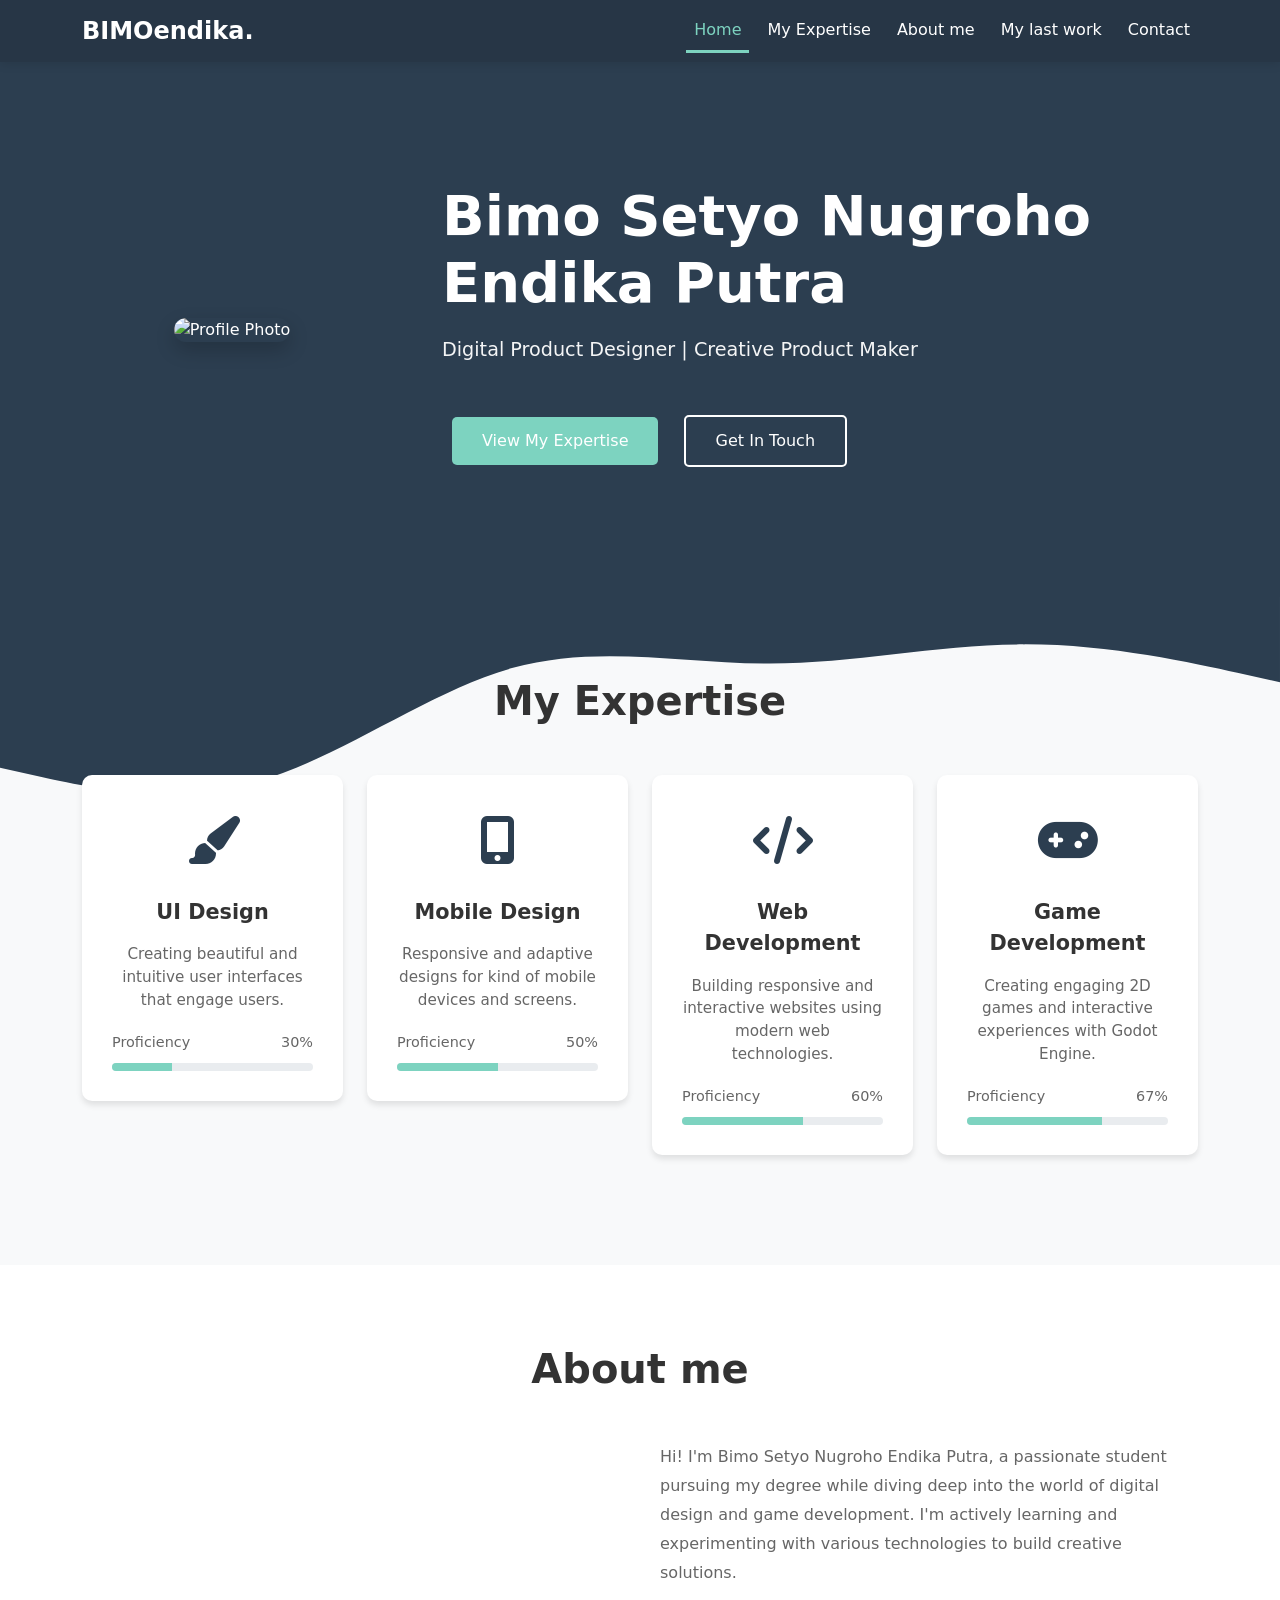
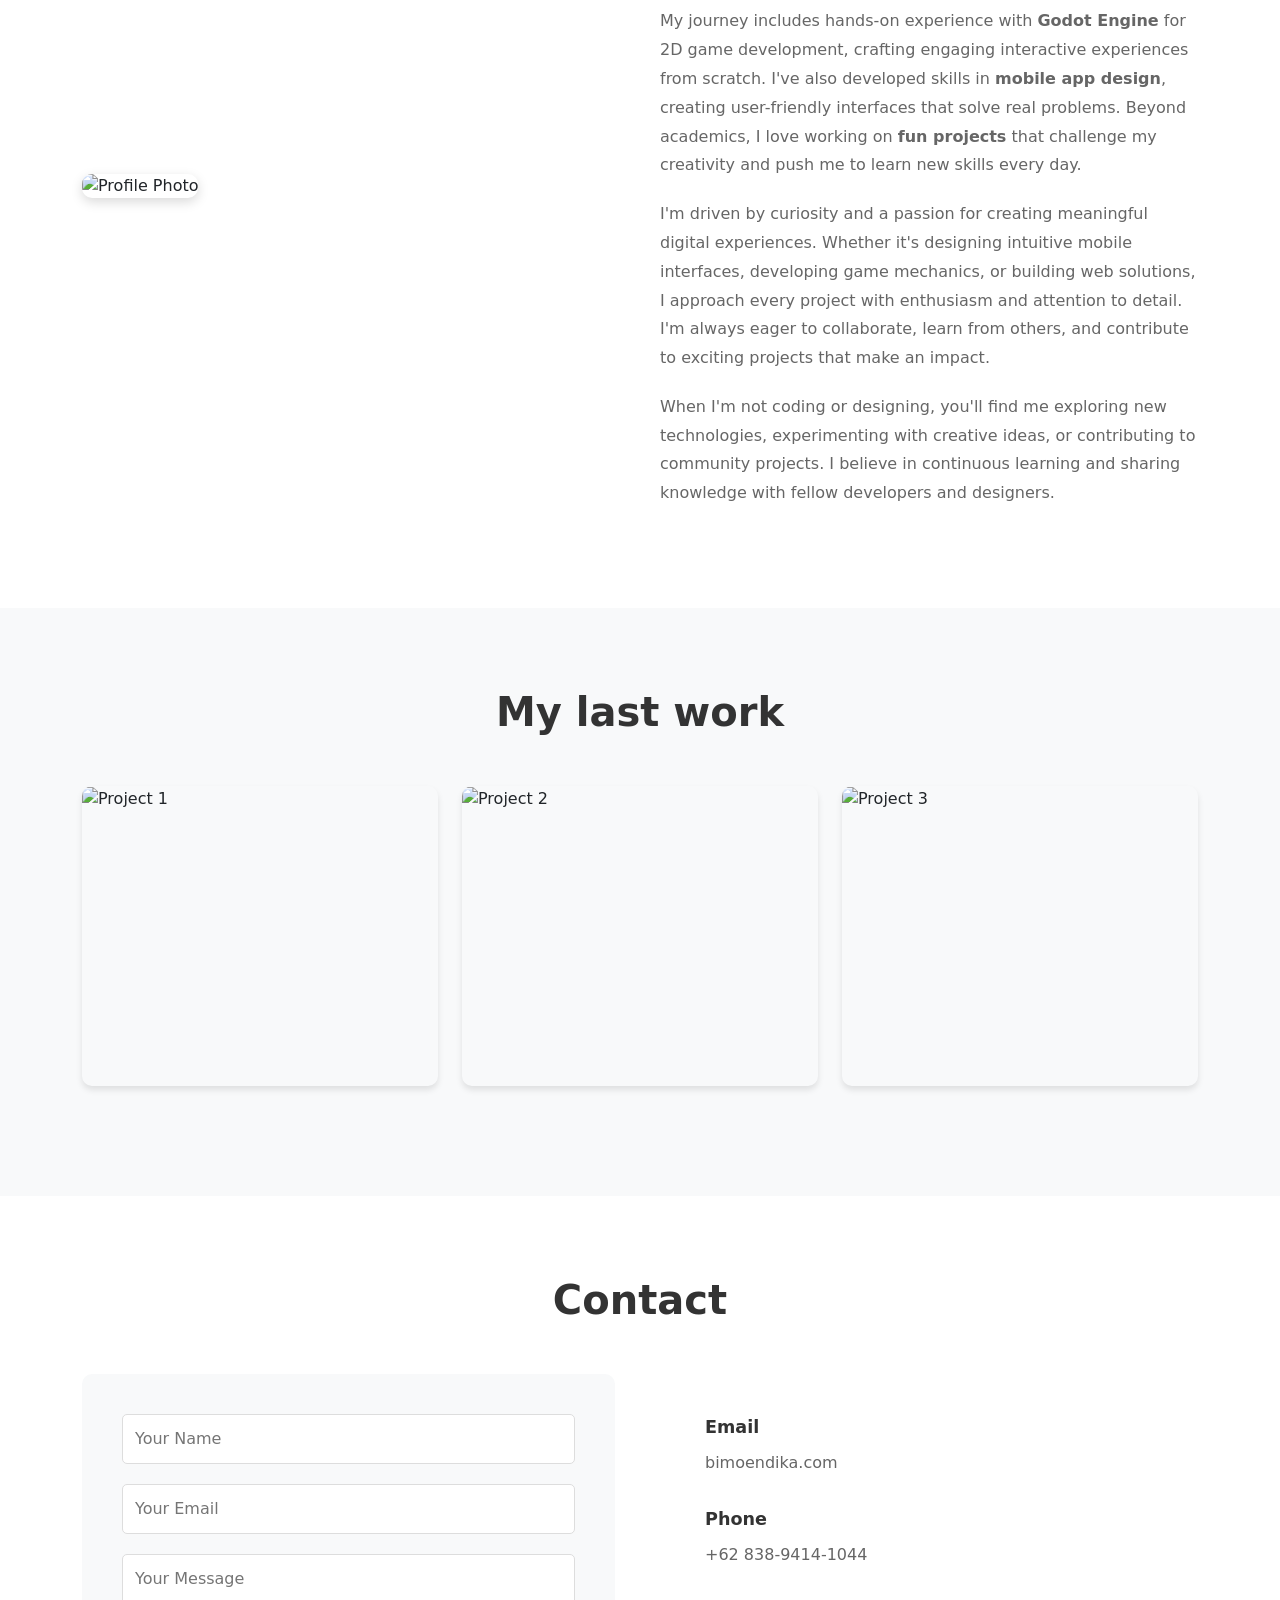
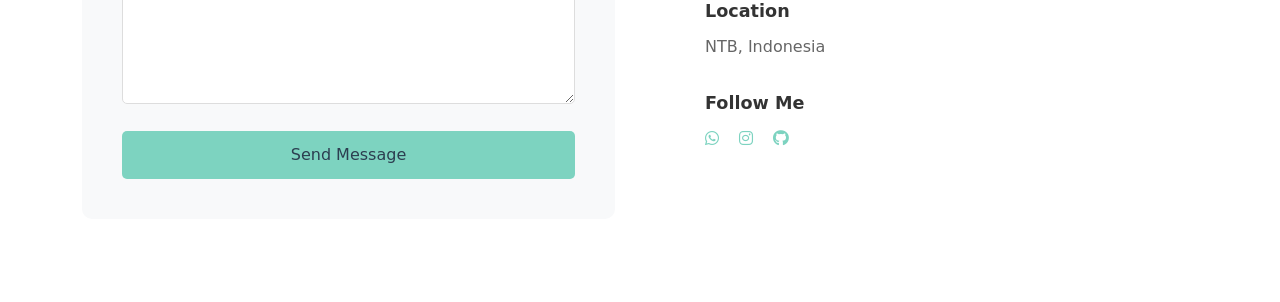
==== html/index.html @ b9252465 "init" ====
<!doctype html>
<html lang="en">
  <head>
    <meta charset="UTF-8" />
    <meta name="viewport" content="width=device-width, initial-scale=1.0" />
    <title>My Portfolio</title>
    <link href="https://cdn.jsdelivr.net/npm/bootstrap@5.3.0/dist/css/bootstrap.min.css" rel="stylesheet" />
    <link rel="stylesheet" href="https://cdnjs.cloudflare.com/ajax/libs/font-awesome/6.4.0/css/all.min.css" />
    <link rel="stylesheet" href="../css/style.css" />
  </head>
  <body data-bs-spy="scroll" data-bs-target="#navbar" data-bs-offset="0">
    <!-- navbar -->
    <nav class="navbar navbar-expand-lg navbar-dark sticky-top" id="navbar">
      <div class="container">
        <!-- Brand Logo -->
        <a class="navbar-brand" href="#home">BIMOendika.</a>

        <!-- Navbar Toggle untuk hp -->
        <button class="navbar-toggler" type="button" data-bs-toggle="collapse" data-bs-target="#navbarNav" aria-controls="navbarNav" aria-expanded="false" aria-label="Toggle navigation">
          <span class="navbar-toggler-icon"></span>
        </button>

        <!-- Navbar Link -->
        <div class="collapse navbar-collapse" id="navbarNav">
          <ul class="navbar-nav ms-auto">
            <!-- Home Link -->
            <li class="nav-item">
              <a class="nav-link active" href="#home">Home</a>
            </li>

            <!-- My Expertise Link -->
            <li class="nav-item">
              <a class="nav-link" href="#work">My Expertise</a>
            </li>

            <!-- About me Link -->
            <li class="nav-item">
              <a class="nav-link" href="#service">About me</a>
            </li>

            <!-- My last work Link -->
            <li class="nav-item">
              <a class="nav-link" href="#blog">My last work</a>
            </li>

            <!-- Contact Link -->
            <li class="nav-item">
              <a class="nav-link" href="#contact">Contact</a>
            </li>
          </ul>
        </div>
      </div>
    </nav>
    <!-- NAVBAR END -->

    <!--  SECTION START -->
    <section id="home">
      <div class="container">
        <div class="hero-content">
          <!-- Profile poto -->
          <div class="hero-photo">
            <img src="images/pp.png" alt="Profile Photo" class="profile-image" />
          </div>

          <!-- Hero Text -->
          <div class="hero-text">
            <h1 class="hero-headline">Bimo Setyo Nugroho Endika Putra</h1>
            <p class="hero-description">Digital Product Designer | Creative Product Maker</p>
            <!-- Hero Button Text & Links Below -->
            <a href="#work" class="btn-hero btn-primary-hero">View My Expertise</a>
            <a href="#contact" class="btn-hero btn-secondary-hero">Get In Touch</a>
            <!-- END HERO BUTTONS SECTION -->
          </div>
        </div>
      </div>
    </section>
    <!--   SECTION END  -->

    <!--  MY EXPERTISE SECTION START -->
    <section id="work">
      <svg xmlns="http://www.w3.org/2000/svg" viewBox="0 0 1440 320" class="wave-background">
        <path
          fill="#2c3e50"
          fill-opacity="1"
          d="M0,192L48,202.7C96,213,192,235,288,208C384,181,480,107,576,80C672,53,768,75,864,74.7C960,75,1056,53,1152,53.3C1248,53,1344,75,1392,85.3L1440,96L1440,0L1392,0C1344,0,1248,0,1152,0C1056,0,960,0,864,0C768,0,672,0,576,0C480,0,384,0,288,0C192,0,96,0,48,0L0,0Z"
        ></path>
      </svg>
      <div class="container">
        <h2>My Expertise</h2>

        <div class="row">
          <!-- Expertise Card 1 -->
          <div class="col-md-6 col-lg-3">
            <div class="expertise-card">
              <div class="expertise-icon">
                <i class="fas fa-paint-brush"></i>
              </div>
              <div class="expertise-title">UI Design</div>
              <p class="expertise-description">Creating beautiful and intuitive user interfaces that engage users.</p>
              <div class="skill-label">
                <span>Proficiency</span>
                <span>30%</span>
              </div>
              <div class="progress">
                <div class="progress-bar width-30"></div>
              </div>
            </div>
          </div>

          <!-- Expertise Card 2 -->
          <div class="col-md-6 col-lg-3">
            <div class="expertise-card">
              <div class="expertise-icon">
                <i class="fas fa-mobile-alt"></i>
              </div>
              <div class="expertise-title">Mobile Design</div>
              <p class="expertise-description">Responsive and adaptive designs for kind of mobile devices and screens.</p>
              <div class="skill-label">
                <span>Proficiency</span>
                <span>50%</span>
              </div>
              <div class="progress">
                <div class="progress-bar width-50"></div>
              </div>
            </div>
          </div>

          <!-- Expertise Card 3 -->
          <div class="col-md-6 col-lg-3">
            <div class="expertise-card">
              <div class="expertise-icon">
                <i class="fas fa-code"></i>
              </div>
              <div class="expertise-title">Web Development</div>
              <p class="expertise-description">Building responsive and interactive websites using modern web technologies.</p>
              <div class="skill-label">
                <span>Proficiency</span>
                <span>60%</span>
              </div>
              <div class="progress">
                <div class="progress-bar width-60"></div>
              </div>
            </div>
          </div>

          <!-- Expertise Card 4 -->
          <div class="col-md-6 col-lg-3">
            <div class="expertise-card">
              <div class="expertise-icon">
                <i class="fas fa-gamepad"></i>
              </div>
              <div class="expertise-title">Game Development</div>
              <p class="expertise-description">Creating engaging 2D games and interactive experiences with Godot Engine.</p>
              <div class="skill-label">
                <span>Proficiency</span>
                <span>67%</span>
              </div>
              <div class="progress">
                <div class="progress-bar width-67"></div>
              </div>
            </div>
          </div>
        </div>
      </div>
    </section>
    <!--  MY EXPERTISE SECTION END  -->

    <!-- ABOUT ME SECTION START  -->
    <section id="service">
      <div class="container">
        <h2>About me</h2>

        <div class="about-content">
          <div class="about-image">
            <img src="images/pp2.png" alt="Profile Photo" class="about-img-crop" />
          </div>

          <div class="about-text">
            <p>
              Hi! I'm Bimo Setyo Nugroho Endika Putra, a passionate student pursuing my degree while diving deep into the world of digital design and game development. I'm actively learning and experimenting with various technologies to
              build creative solutions.
            </p>

            <p>
              My journey includes hands-on experience with <strong>Godot Engine</strong> for 2D game development, crafting engaging interactive experiences from scratch. I've also developed skills in <strong>mobile app design</strong>,
              creating user-friendly interfaces that solve real problems. Beyond academics, I love working on <strong>fun projects</strong> that challenge my creativity and push me to learn new skills every day.
            </p>

            <p>
              I'm driven by curiosity and a passion for creating meaningful digital experiences. Whether it's designing intuitive mobile interfaces, developing game mechanics, or building web solutions, I approach every project with
              enthusiasm and attention to detail. I'm always eager to collaborate, learn from others, and contribute to exciting projects that make an impact.
            </p>

            <p>
              When I'm not coding or designing, you'll find me exploring new technologies, experimenting with creative ideas, or contributing to community projects. I believe in continuous learning and sharing knowledge with fellow
              developers and designers.
            </p>
          </div>
        </div>
      </div>
    </section>
    <!-- ===== ABOUT ME SECTION END ===== -->

    <!--  MY LAST WORK SECTION START   -->
    <section id="blog">
      <div class="container">
        <h2>My last work</h2>

        <!-- CHANGE THIS: Swap out the placeholder portfolio images and project titles below -->
        <div class="row">
          <!-- Portfolio Item 1 -->
          <div class="col-md-6 col-lg-4">
            <div class="portfolio-card">
              <img src="images/web.png" alt="Project 1" class="portfolio-image" />
              <div class="portfolio-overlay">
                <div class="portfolio-title">making personal website</div>
              </div>
            </div>
          </div>

          <!-- Portfolio Item 2 -->
          <div class="col-md-6 col-lg-4">
            <div class="portfolio-card">
              <img src="images/mobileapp.png" alt="Project 2" class="portfolio-image" />
              <div class="portfolio-overlay">
                <div class="portfolio-title">Mobile App Design</div>
              </div>
            </div>
          </div>

          <!-- Portfolio Item 3 -->
          <div class="col-md-6 col-lg-4">
            <div class="portfolio-card">
              <img src="images/gamedev.png" alt="Project 3" class="portfolio-image" />
              <div class="portfolio-overlay">
                <div class="portfolio-title">2D Game Development</div>
              </div>
            </div>
          </div>
        </div>
        <!-- END PORTFOLIO SECTION -->
      </div>
    </section>
    <!-- MY LAST WORK SECTION END -->

    <!--  CONTACT SECTION START -->
    <section id="contact">
      <div class="container">
        <h2>Contact</h2>

        <div class="contact-container">
          <div class="contact-form">
            <form>
              <input type="text" placeholder="Your Name" required />
              <input type="email" placeholder="Your Email" required />
              <textarea placeholder="Your Message" required></textarea>
              <button type="submit" class="contact-submit">Send Message</button>
            </form>
          </div>

          <!-- Contact Info -->
          <div class="contact-info">
            <div class="contact-info-item">
              <div class="contact-info-label">Email</div>
              <div class="contact-info-text">bimoendika.com</div>
            </div>

            <div class="contact-info-item">
              <div class="contact-info-label">Phone</div>
              <div class="contact-info-text">+62 838-9414-1044</div>
            </div>

            <div class="contact-info-item">
              <div class="contact-info-label">Location</div>
              <div class="contact-info-text">NTB, Indonesia</div>
            </div>

            <div class="contact-info-item">
              <div class="contact-info-label">Follow Me</div>
              <div class="contact-info-text">
                <a href="https://whas.me/NtLemzhtNg" class="social-link">
                  <i class="fab fa-whatsapp"></i>
                </a>
                <a href="https://www.instagram.com/bimo_endika?igsh=bTNnMno2NjJxaGFj" class="social-link">
                  <i class="fab fa-instagram"></i>
                </a>
                <a href="https://github.com/bimo-endika" class="social-link">
                  <i class="fab fa-github"></i>
                </a>
              </div>
            </div>
          </div>
        </div>
      </div>
    </section>

    <script src="https://cdn.jsdelivr.net/npm/bootstrap@5.3.0/dist/js/bootstrap.bundle.min.js"></script>
  </body>
</html>
---- css/style.css ----
/* Sticky Navbar */
body {
  position: relative;
}

.navbar {
  background-color: #273646 !important;
  box-shadow: 0 2px 10px rgba(0, 0, 0, 0.1);
}

.navbar-brand {
  font-weight: bold;
  font-size: 1.5rem;
  color: white !important;
}

.nav-link {
  color: white !important;
  margin-left: 10px;
  transition: all 0.3s ease;
}

.nav-link:hover {
  color: #7dd3c0 !important;
}

.nav-link.active {
  border-bottom: 3px solid #7dd3c0;
  color: #7dd3c0 !important;
}

/* Hero Section */
#home {
  background-color: #2c3e50;
  color: white;
  padding: 120px 0;
  text-align: center;
}

.hero-content {
  display: flex;
  align-items: center;
  justify-content: center;
  gap: 60px;
}

.hero-photo {
  flex: 0 0 300px;
}

.profile-image {
  width: 300px;
  height: 300px;
  object-fit: cover;
  border-radius: 20px;
  box-shadow: 0 8px 20px rgba(0, 0, 0, 0.2);
  transition: all 0.3s ease;
}

.profile-image:hover {
  transform: scale(1.05);
  box-shadow: 0 12px 30px rgba(0, 0, 0, 0.3);
}

.hero-text {
  flex: 1;
  text-align: left;
}

.hero-headline {
  font-size: 3.5rem;
  font-weight: bold;
  margin-bottom: 20px;
}

.hero-description {
  font-size: 1.2rem;
  margin-bottom: 40px;
  opacity: 0.95;
}

.btn-hero {
  padding: 12px 30px;
  font-size: 1rem;
  margin: 10px;
  border-radius: 5px;
  text-decoration: none;
  display: inline-block;
  transition: all 0.3s ease;
}

.btn-primary-hero {
  background-color: #7dd3c0;
  color: white;
  border: none;
}

.btn-primary-hero:hover {
  background-color: #6bc3b0;
  transform: translateY(-3px);
}

.btn-secondary-hero {
  background-color: transparent;
  color: white;
  border: 2px solid white;
}

.btn-secondary-hero:hover {
  background-color: #7dd3c0;
  color: #2c3e50;
  transform: translateY(-3px);
}

/* Sections */
section {
  padding: 80px 0;
}

section h2 {
  font-size: 2.5rem;
  font-weight: bold;
  margin-bottom: 50px;
  text-align: center;
  color: #333;
}

/* Expertise Section */
#work {
  background-color: #f8f9fa;
  position: relative;
  overflow: hidden;
}

.wave-background {
  position: absolute;
  top: 0;
  left: 0;
  width: 100%;
  height: auto;
  z-index: 1;
}

#work .container {
  position: relative;
  z-index: 2;
}

#work h2 {
  position: relative;
  z-index: 2;
}

.expertise-card {
  text-align: center;
  padding: 30px;
  background: white;
  border-radius: 10px;
  box-shadow: 0 4px 6px rgba(0, 0, 0, 0.1);
  transition: all 0.3s ease;
  margin-bottom: 30px;
}

.expertise-card:hover {
  transform: translateY(-10px);
  box-shadow: 0 8px 12px rgba(0, 0, 0, 0.2);
}

.expertise-icon {
  font-size: 3rem;
  color: #2c3e50;
  margin-bottom: 20px;
}

.expertise-title {
  font-size: 1.3rem;
  font-weight: bold;
  margin-bottom: 15px;
  color: #333;
}

.expertise-description {
  font-size: 0.95rem;
  color: #666;
  margin-bottom: 20px;
}

.progress {
  height: 8px;
  background-color: #e9ecef;
}

.progress-bar {
  background-color: #7dd3c0;
}

.progress-bar.width-30 {
  width: 30%;
}

.progress-bar.width-50 {
  width: 50%;
}

.progress-bar.width-60 {
  width: 60%;
}

.progress-bar.width-67 {
  width: 67%;
}

.progress-bar.width-90 {
  width: 90%;
}

.progress-bar.width-85 {
  width: 85%;
}

.progress-bar.width-80 {
  width: 80%;
}

.progress-bar.width-88 {
  width: 88%;
}

.skill-label {
  display: flex;
  justify-content: space-between;
  margin-bottom: 10px;
  font-size: 0.9rem;
  color: #666;
}

/* About Me Section */
#service {
  background-color: white;
}

.about-content {
  display: flex;
  align-items: center;
  gap: 40px;
}

.about-image {
  flex: 1;
}

.about-image img {
  width: 85%;
  border-radius: 10px;
  box-shadow: 0 4px 12px rgba(0, 0, 0, 0.15);
}

.about-img-crop {
  object-fit: cover;
  object-position: center;
  width: 85%;
  height: auto;
  aspect-ratio: 2 / 2;
}

.about-text {
  flex: 1;
}

.about-text p {
  font-size: 1rem;
  line-height: 1.8;
  color: #666;
  margin-bottom: 20px;
}

/* Portfolio Section */
#blog {
  background-color: #f8f9fa;
}

.portfolio-card {
  position: relative;
  overflow: hidden;
  border-radius: 10px;
  box-shadow: 0 4px 6px rgba(0, 0, 0, 0.1);
  height: 300px;
  margin-bottom: 30px;
  cursor: pointer;
}

.portfolio-image {
  width: 100%;
  height: 100%;
  object-fit: cover;
  transition: all 0.3s ease;
}

.portfolio-card:hover .portfolio-image {
  transform: scale(1.05);
  filter: brightness(0.6);
}

.portfolio-overlay {
  position: absolute;
  top: 0;
  left: 0;
  right: 0;
  bottom: 0;
  background-color: rgba(44, 62, 80, 0.7);
  display: flex;
  align-items: center;
  justify-content: center;
  opacity: 0;
  transition: all 0.3s ease;
  border-radius: 10px;
}

.portfolio-card:hover .portfolio-overlay {
  opacity: 1;
}

.portfolio-title {
  color: white;
  font-size: 1.5rem;
  font-weight: bold;
  text-align: center;
}

/* Contact Section */
#contact {
  background-color: white;
}

.contact-container {
  display: grid;
  grid-template-columns: 1fr 1fr;
  gap: 50px;
  align-items: start;
}

.contact-form {
  background-color: #f8f9fa;
  padding: 40px;
  border-radius: 10px;
}

.contact-form input,
.contact-form textarea {
  width: 100%;
  padding: 12px;
  margin-bottom: 20px;
  border: 1px solid #ddd;
  border-radius: 5px;
  font-family: inherit;
  font-size: 1rem;
}

.contact-form input:focus,
.contact-form textarea:focus {
  outline: none;
  border-color: #7dd3c0;
  box-shadow: 0 0 5px rgba(125, 211, 192, 0.3);
}

.contact-form textarea {
  resize: vertical;
  min-height: 150px;
}

.contact-submit {
  background-color: #7dd3c0;
  color: #2c3e50;
  padding: 12px 30px;
  border: none;
  border-radius: 5px;
  font-size: 1rem;
  cursor: pointer;
  transition: all 0.3s ease;
  width: 100%;
}

.contact-submit:hover {
  background-color: #6bc3b0;
  transform: translateY(-2px);
}

.contact-info {
  padding: 40px;
}

.contact-info-item {
  margin-bottom: 30px;
}

.contact-info-label {
  font-weight: bold;
  color: #333;
  font-size: 1.1rem;
  margin-bottom: 10px;
}

.contact-info-text {
  color: #666;
  font-size: 1rem;
  line-height: 1.6;
}

/* Social Links */
.social-link {
  color: #7dd3c0;
  text-decoration: none;
  margin-right: 15px;
}

.social-link:last-child {
  margin-right: 0;
}

/* Responsive */
@media (max-width: 768px) {
  .hero-content {
    flex-direction: column;
    gap: 30px;
  }

  .hero-photo {
    flex: 0 0 250px;
  }

  .profile-image {
    width: 250px;
    height: 250px;
  }

  .hero-text {
    text-align: center;
  }

  .hero-headline {
    font-size: 2rem;
  }

  .hero-description {
    font-size: 1rem;
  }

  .about-content {
    flex-direction: column;
    gap: 30px;
  }

  .contact-container {
    grid-template-columns: 1fr;
    gap: 30px;
  }

  section h2 {
    font-size: 1.8rem;
  }
}
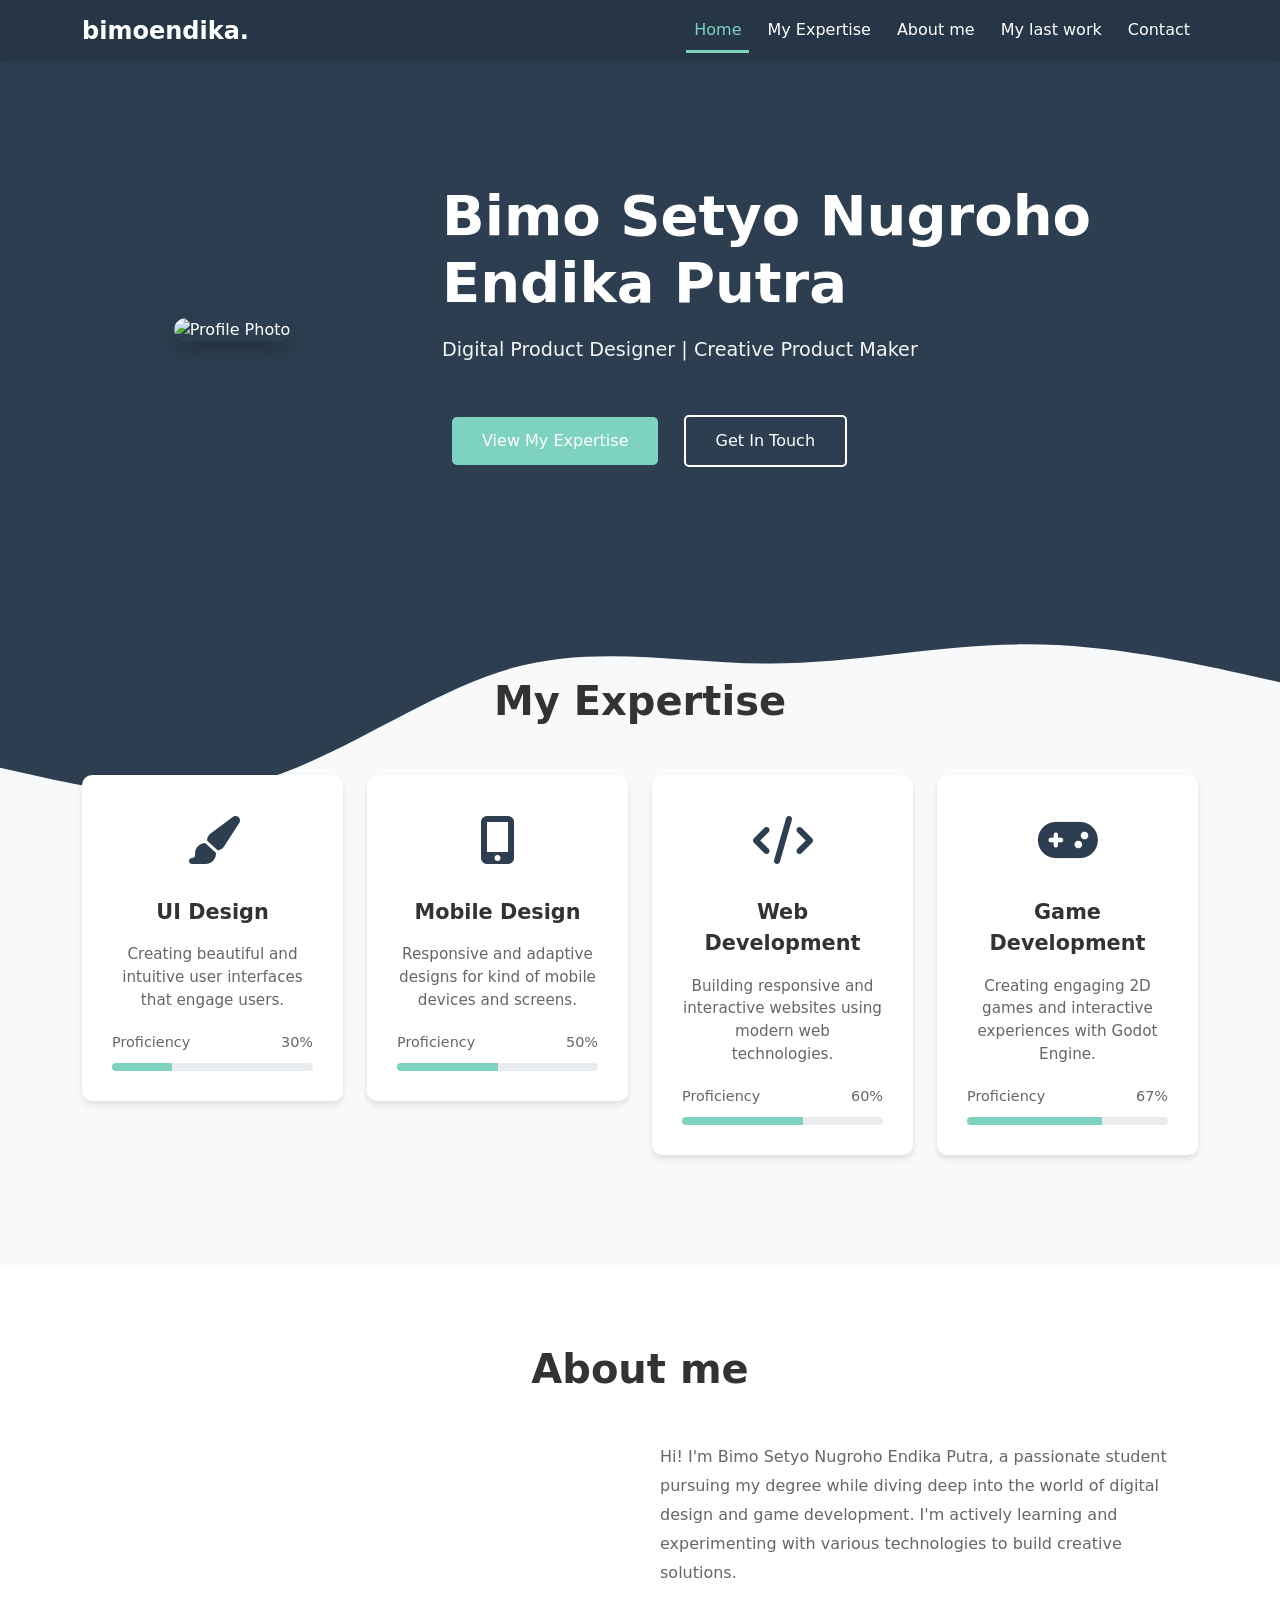
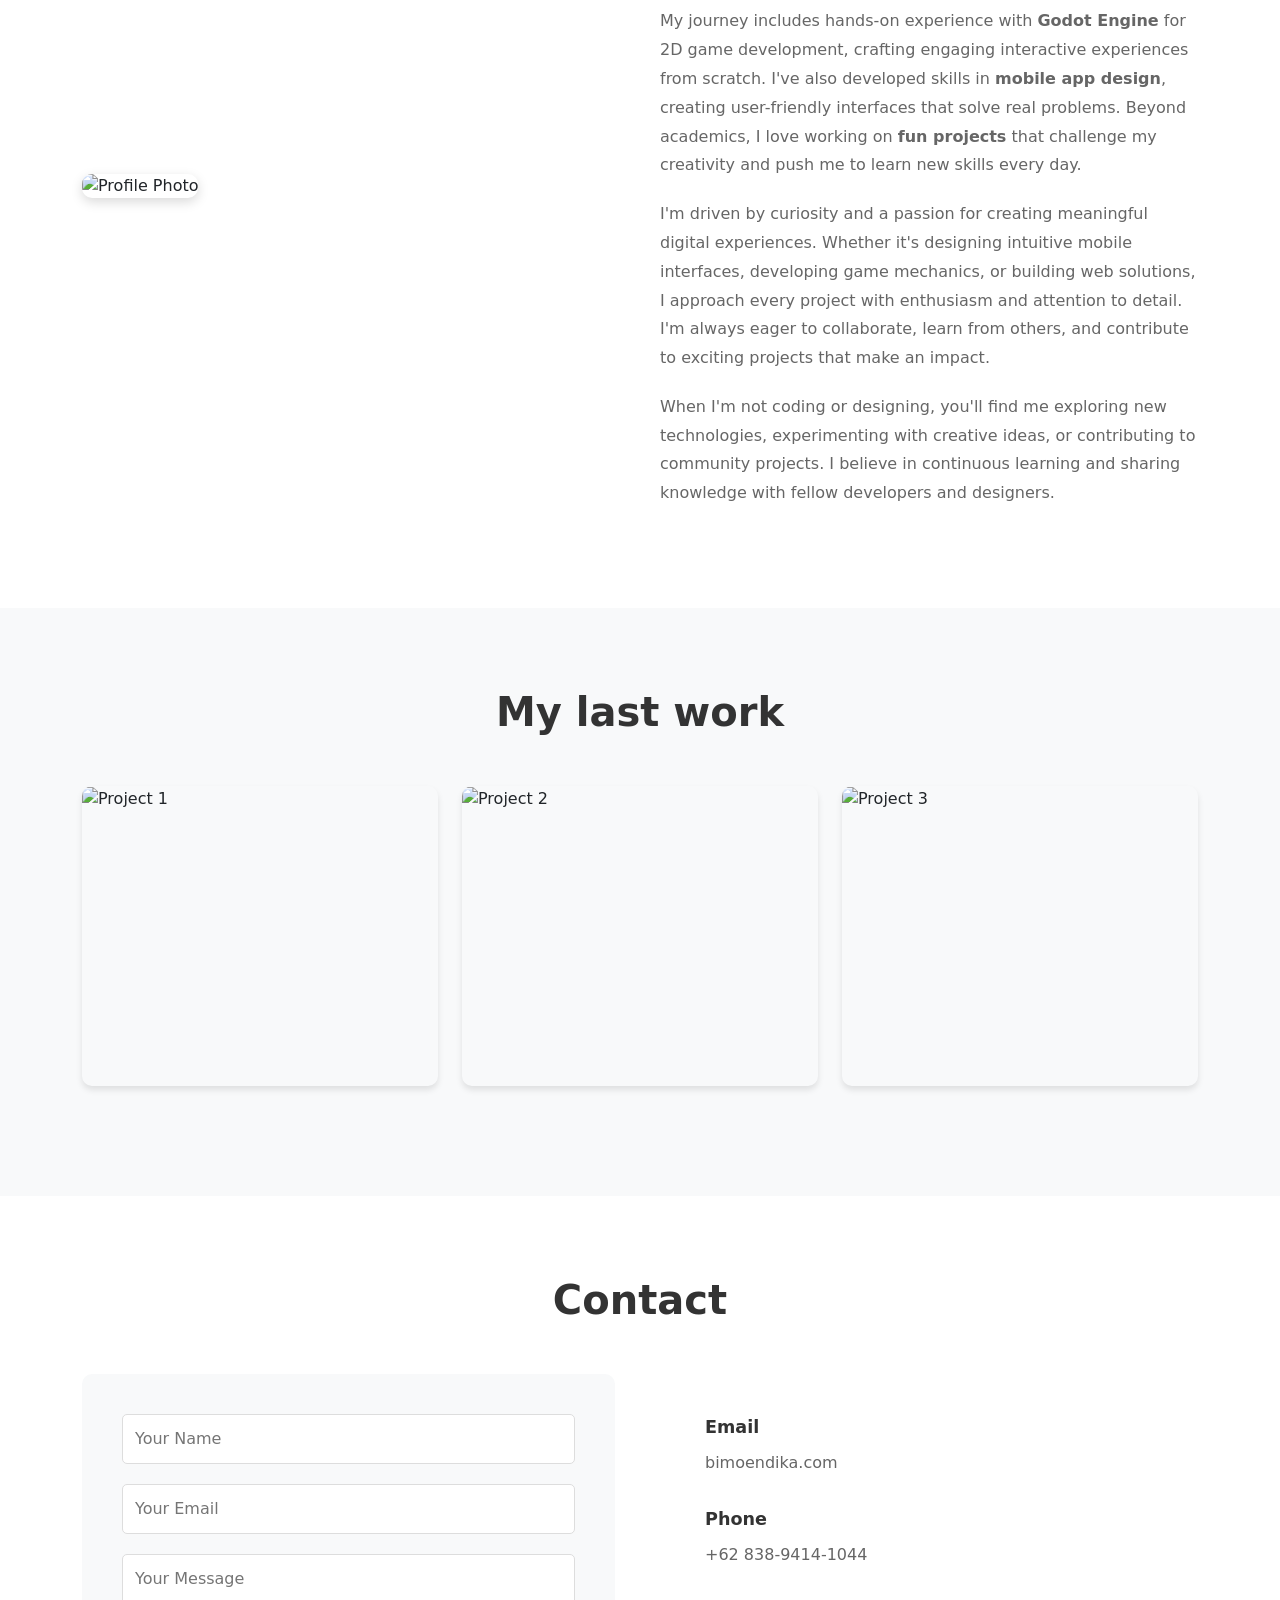
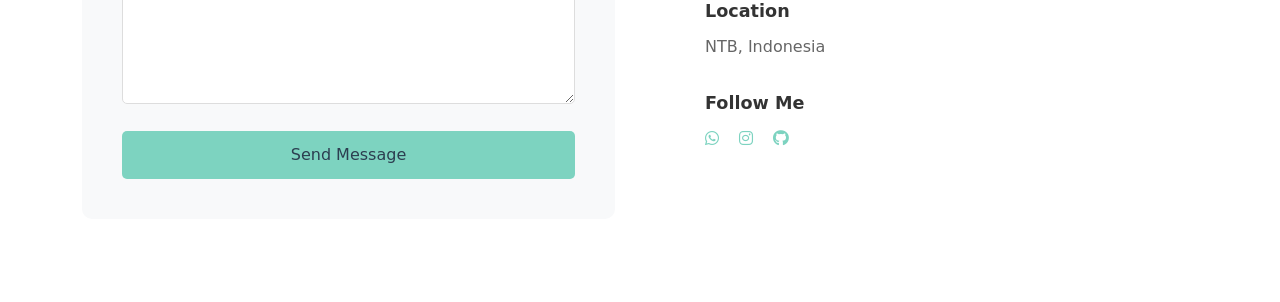
==== commit 174c3e2d: "fix database 01" ====
--- a/html/index.html
+++ b/html/index.html
@@ -3,7 +3,7 @@
   <head>
     <meta charset="UTF-8" />
     <meta name="viewport" content="width=device-width, initial-scale=1.0" />
-    <title>My Portfolio</title>
+        <title>My Portfolio</title>
     <link href="https://cdn.jsdelivr.net/npm/bootstrap@5.3.0/dist/css/bootstrap.min.css" rel="stylesheet" />
     <link rel="stylesheet" href="https://cdnjs.cloudflare.com/ajax/libs/font-awesome/6.4.0/css/all.min.css" />
     <link rel="stylesheet" href="../css/style.css" />
@@ -13,7 +13,7 @@
     <nav class="navbar navbar-expand-lg navbar-dark sticky-top" id="navbar">
       <div class="container">
         <!-- Brand Logo -->
-        <a class="navbar-brand" href="#home">BIMOendika.</a>
+        <a class="navbar-brand" href="#home">bimoendika.</a>
 
         <!-- Navbar Toggle untuk hp -->
         <button class="navbar-toggler" type="button" data-bs-toggle="collapse" data-bs-target="#navbarNav" aria-controls="navbarNav" aria-expanded="false" aria-label="Toggle navigation">
@@ -211,9 +211,9 @@
           <!-- Portfolio Item 1 -->
           <div class="col-md-6 col-lg-4">
             <div class="portfolio-card">
-              <img src="images/web.png" alt="Project 1" class="portfolio-image" />
+              <img src="images/webdesign.png" alt="Project 1" class="portfolio-image" />
               <div class="portfolio-overlay">
-                <div class="portfolio-title">making personal website</div>
+                <div class="portfolio-title">making website design</div>
               </div>
             </div>
           </div>
--- a/css/style.css
+++ b/css/style.css
@@ -459,3 +459,50 @@
     font-size: 1.8rem;
   }
 }
+
+/*-------------MOVIE PROJECTS------------------*/
+/* -----------------------------------------
+   /* -----------------------------------------
+   1. Efek Kartu Bertumpuk (Gambar 1)
+----------------------------------------- */
+.card-stack-container {
+    display: flex;
+    padding: 20px 20px 40px 20px;
+}
+
+.card-stacked {
+    /* Menghapus margin dari transition karena margin tidak lagi berubah saat hover */
+    transition: transform 0.3s ease; 
+    margin-left: -100px; /* Nilai negatif ini yang membuat kartu saling menindih */
+    box-shadow: -5px 0 15px rgba(0,0,0,0.2);
+    min-width: 220px;
+    position: relative;
+    border-radius: 10px;
+    background-color: #fff;
+}
+
+/* Kartu pertama tidak perlu margin negatif di kiri */
+.card-stacked:first-child {
+    margin-left: 0;
+}
+
+/* Efek saat di-hover: Membesar dan naik ke atas saja */
+.card-stacked:hover {
+    transform: scale(1.15) translateY(-15px);
+    /* z-index: 10; DIHAPUS agar tidak maju ke depan menindih kartu kanannya */
+    /* margin-right: 50px; DIHAPUS agar tidak menggeser kartu di sebelahnya */
+}
+
+        /* -----------------------------------------
+           2. Efek Kartu Grid Biasa (Gambar 2)
+        ----------------------------------------- */
+        .card-hover {
+            transition: transform 0.3s ease, box-shadow 0.3s ease;
+        }
+        .card-hover:hover {
+            transform: scale(1.08); /* Kartu membesar */
+            z-index: 10;
+            box-shadow: 0 10px 20px rgba(0,0,0,0.2);
+            position: relative;
+        }
+
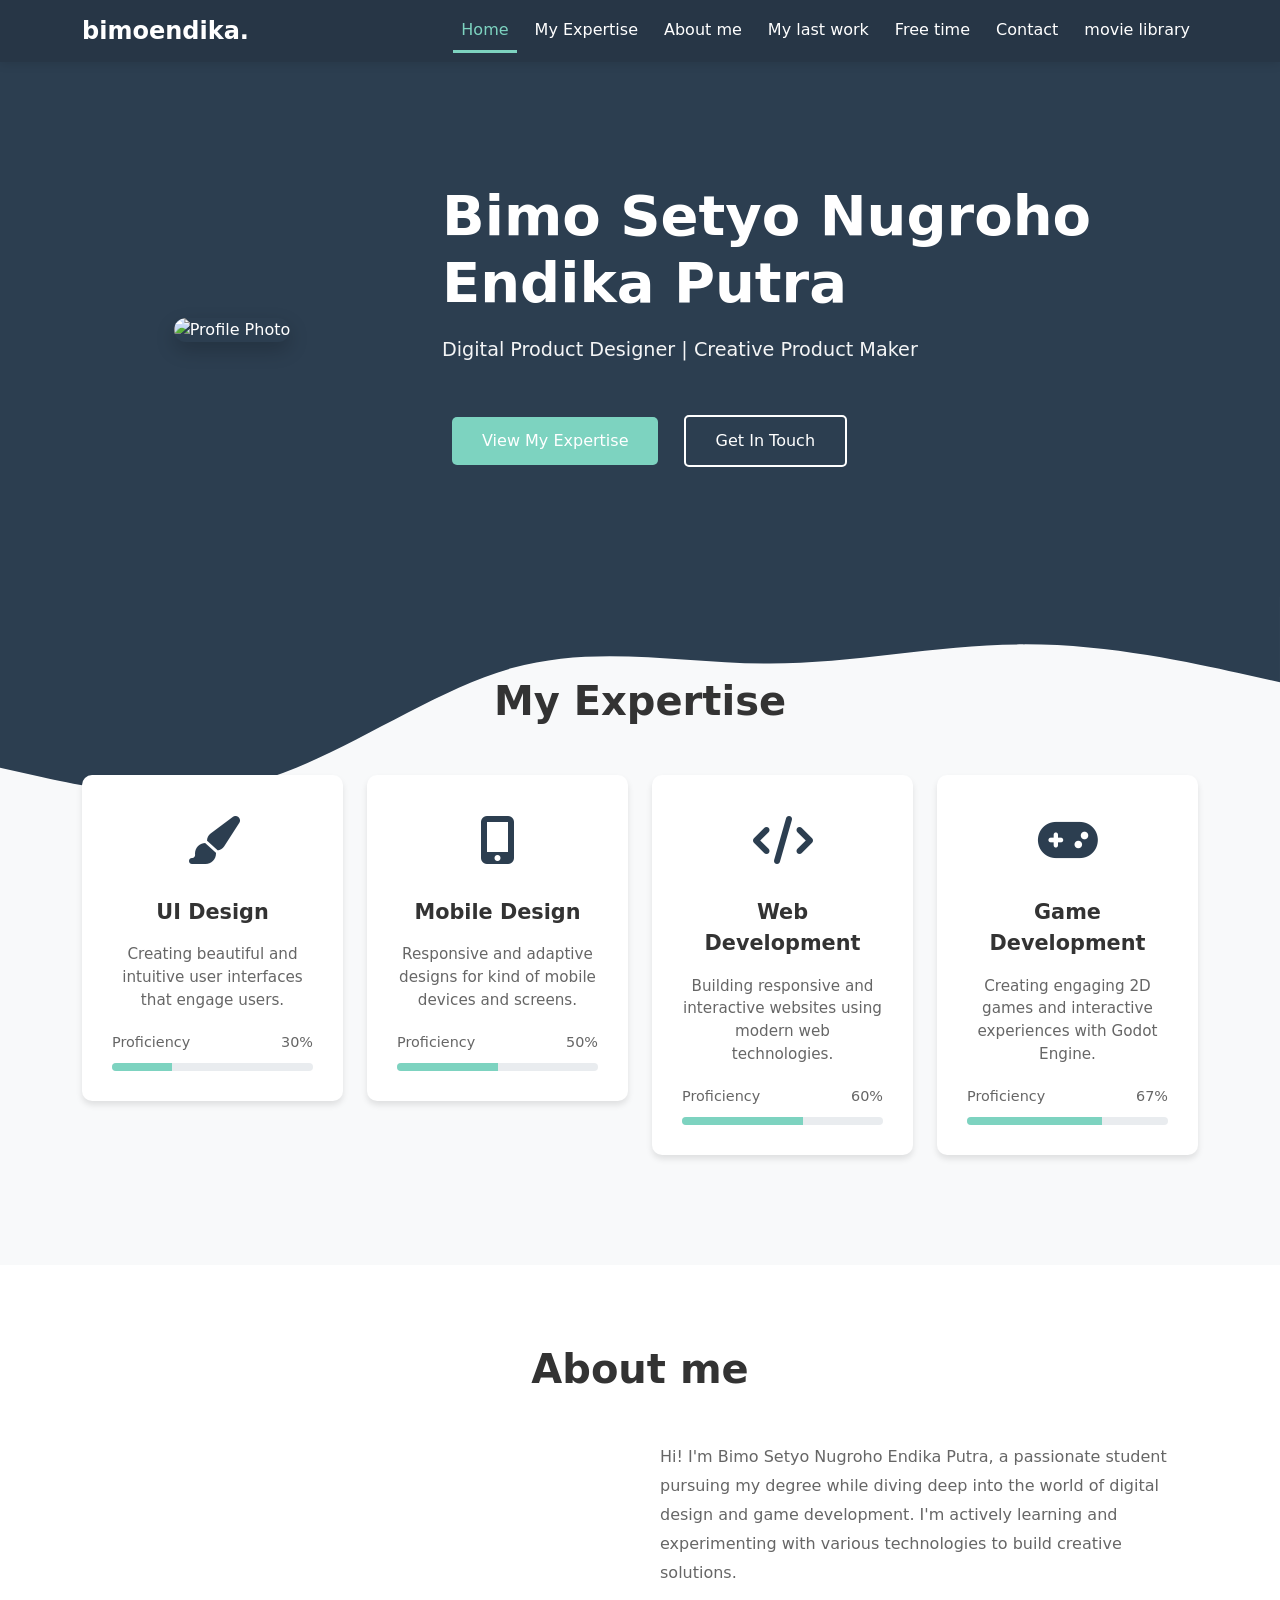
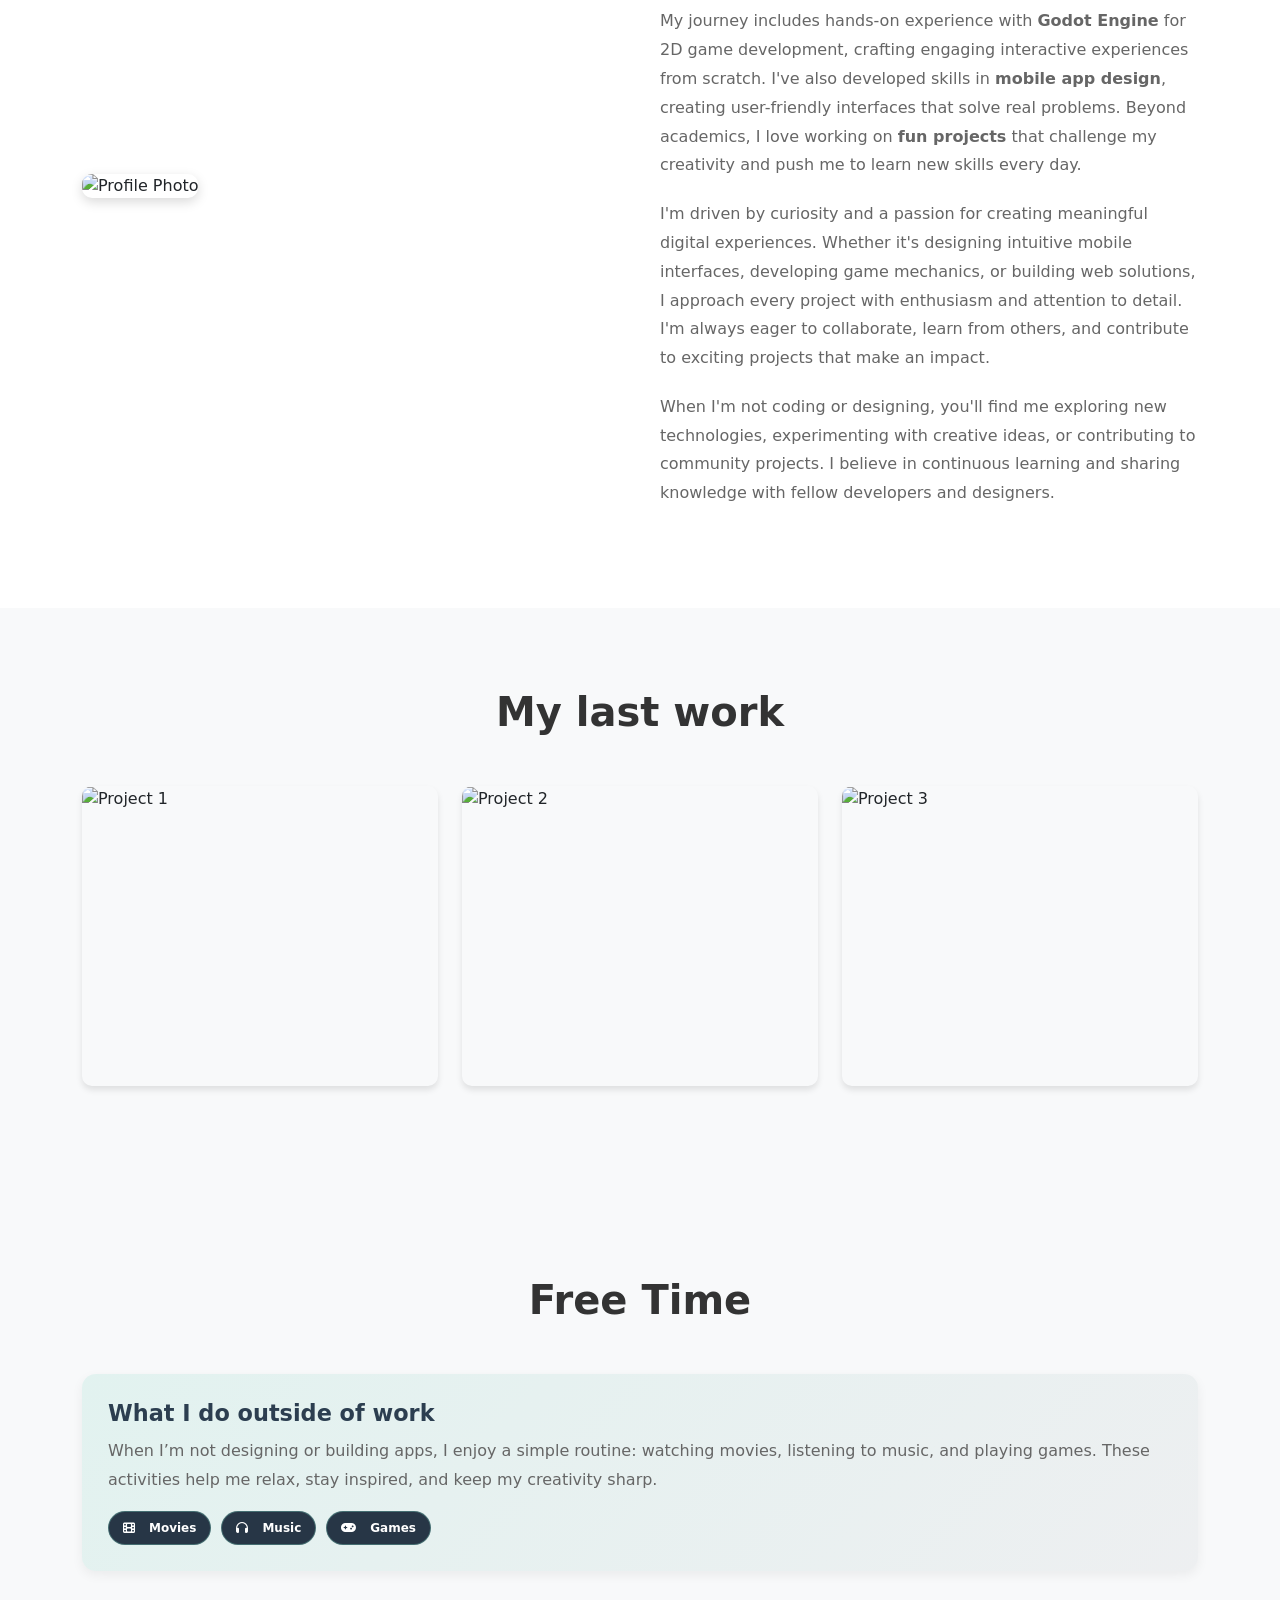
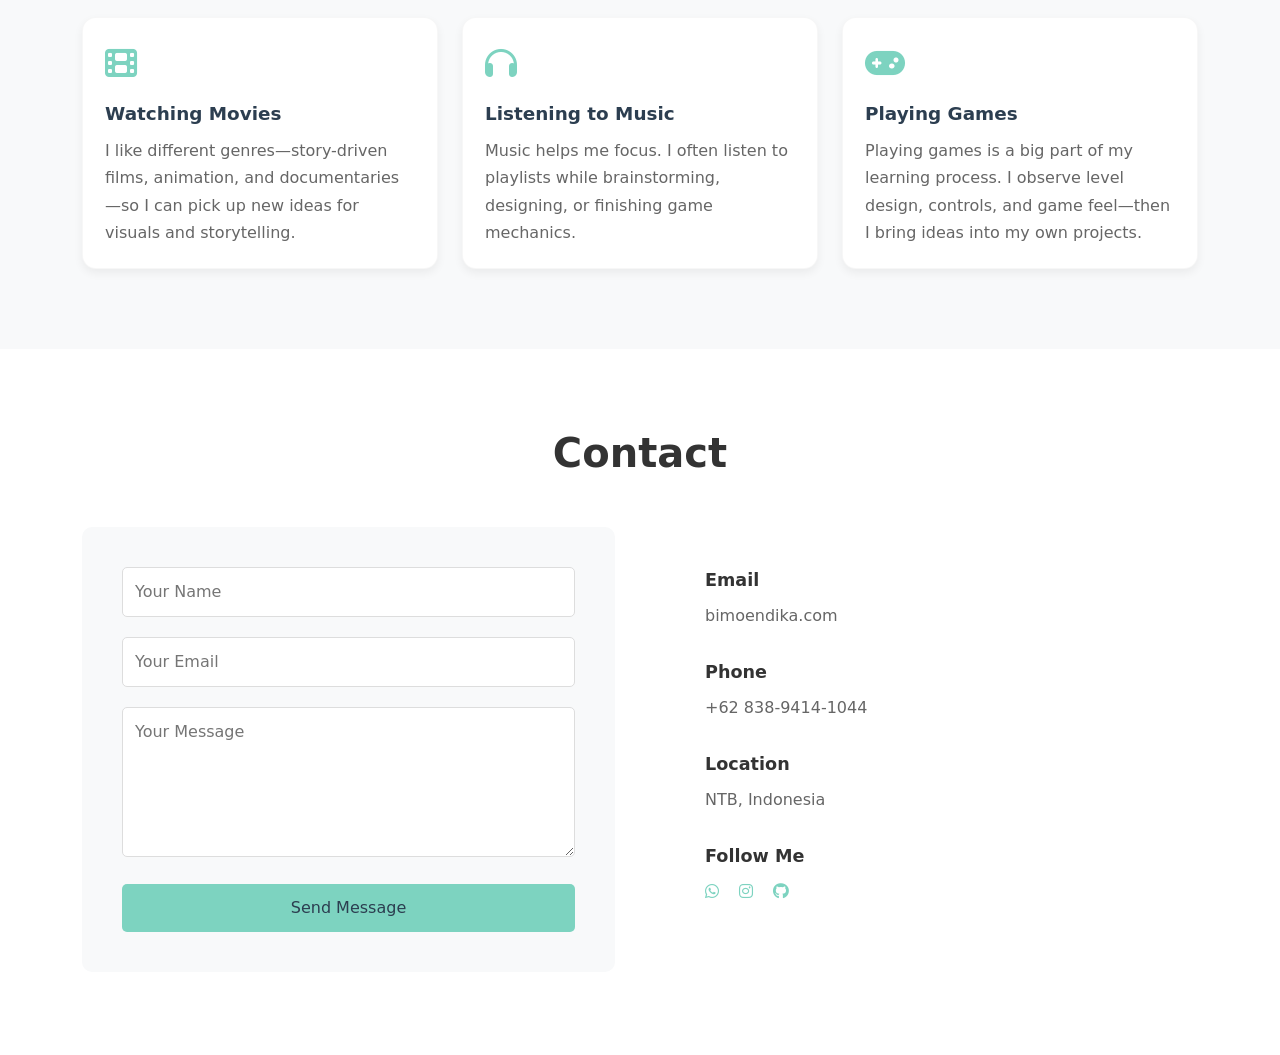
==== commit 6dcc9eb9: "last? kurang datamovie" ====
--- a/html/index.html
+++ b/html/index.html
@@ -43,9 +43,17 @@
               <a class="nav-link" href="#blog">My last work</a>
             </li>
 
+            <!-- Free time Link -->
+            <li class="nav-item">
+              <a class="nav-link" href="#free-time">Free time</a>
+            </li>
+
             <!-- Contact Link -->
             <li class="nav-item">
               <a class="nav-link" href="#contact">Contact</a>
+            </li>
+            <li class="nav-item">
+              <a class="nav-link" href="../php/login.php">movie library</a>
             </li>
           </ul>
         </div>
@@ -242,6 +250,77 @@
       </div>
     </section>
     <!-- MY LAST WORK SECTION END -->
+
+    <!-- FREE TIME SECTION START -->
+    <section id="free-time">
+      <div class="container">
+        <h2>Free Time</h2>
+        <div class="free-time-hero">
+          <div class="free-time-intro">
+            <h3>What I do outside of work</h3>
+            <p>
+              When I’m not designing or building apps, I enjoy a simple routine: watching movies, listening to music,
+              and playing games. These activities help me relax, stay inspired, and keep my creativity sharp.
+            </p>
+          </div>
+
+          <div class="free-time-badges">
+            <span class="badge free-time-badge">
+              <i class="fas fa-film me-2"></i> Movies
+            </span>
+            <span class="badge free-time-badge">
+              <i class="fas fa-headphones me-2"></i> Music
+            </span>
+            <span class="badge free-time-badge">
+              <i class="fas fa-gamepad me-2"></i> Games
+            </span>
+          </div>
+        </div>
+
+        <div class="row g-4 mt-2">
+          <div class="col-md-4">
+            <div class="free-time-card">
+              <div class="free-time-icon">
+                <i class="fas fa-film"></i>
+              </div>
+              <div class="free-time-card-title">Watching Movies</div>
+              <p class="free-time-card-text">
+                I like different genres—story-driven films, animation, and documentaries—so I can pick up new ideas for
+                visuals and storytelling.
+              </p>
+            </div>
+          </div>
+
+          <div class="col-md-4">
+            <div class="free-time-card">
+              <div class="free-time-icon">
+                <i class="fas fa-headphones"></i>
+              </div>
+              <div class="free-time-card-title">Listening to Music</div>
+              <p class="free-time-card-text">
+                Music helps me focus. I often listen to playlists while brainstorming, designing, or finishing game
+                mechanics.
+              </p>
+            </div>
+          </div>
+
+          <div class="col-md-4">
+            <div class="free-time-card">
+              <div class="free-time-icon">
+                <i class="fas fa-gamepad"></i>
+              </div>
+              <div class="free-time-card-title">Playing Games</div>
+              <p class="free-time-card-text">
+                Playing games is a big part of my learning process. I observe level design, controls, and
+                game feel—then I bring ideas into my own projects.
+              </p>
+            </div>
+          </div>
+        </div>
+      </div>
+    </section>
+
+    <!-- FREE TIME SECTION END -->
 
     <!--  CONTACT SECTION START -->
     <section id="contact">
--- a/css/style.css
+++ b/css/style.css
@@ -417,6 +417,84 @@
   margin-right: 0;
 }
 
+/* Free Time Section */
+#free-time {
+  background-color: #f8f9fa;
+}
+
+.free-time-hero {
+  background: linear-gradient(135deg, rgba(125, 211, 192, 0.18), rgba(39, 54, 70, 0.05));
+  border-radius: 14px;
+  padding: 26px;
+  box-shadow: 0 4px 12px rgba(0, 0, 0, 0.06);
+  margin-bottom: 22px;
+}
+
+.free-time-intro h3 {
+  font-size: 1.4rem;
+  font-weight: 800;
+  color: #2c3e50;
+  margin-bottom: 10px;
+}
+
+.free-time-intro p {
+  color: #666;
+  line-height: 1.8;
+  margin-bottom: 0;
+}
+
+.free-time-badges {
+  margin-top: 16px;
+  display: flex;
+  flex-wrap: wrap;
+  gap: 10px;
+}
+
+.free-time-badge {
+  background: #273646;
+  color: white;
+  border: 1px solid rgba(125, 211, 192, 0.35);
+  border-radius: 999px;
+  padding: 10px 14px;
+  display: inline-flex;
+  align-items: center;
+  gap: 6px;
+}
+
+.free-time-card {
+  background-color: white;
+  border-radius: 14px;
+  padding: 22px;
+  height: 100%;
+  box-shadow: 0 4px 10px rgba(0, 0, 0, 0.06);
+  border: 1px solid rgba(0, 0, 0, 0.03);
+  transition: transform 0.25s ease, box-shadow 0.25s ease;
+}
+
+.free-time-card:hover {
+  transform: translateY(-6px);
+  box-shadow: 0 10px 18px rgba(0, 0, 0, 0.1);
+}
+
+.free-time-icon {
+  font-size: 2rem;
+  color: #7dd3c0;
+  margin-bottom: 12px;
+}
+
+.free-time-card-title {
+  font-size: 1.15rem;
+  font-weight: 800;
+  color: #2c3e50;
+  margin-bottom: 10px;
+}
+
+.free-time-card-text {
+  color: #666;
+  line-height: 1.7;
+  margin-bottom: 0;
+}
+
 /* Responsive */
 @media (max-width: 768px) {
   .hero-content {
@@ -460,49 +538,3 @@
   }
 }
 
-/*-------------MOVIE PROJECTS------------------*/
-/* -----------------------------------------
-   /* -----------------------------------------
-   1. Efek Kartu Bertumpuk (Gambar 1)
------------------------------------------ */
-.card-stack-container {
-    display: flex;
-    padding: 20px 20px 40px 20px;
-}
-
-.card-stacked {
-    /* Menghapus margin dari transition karena margin tidak lagi berubah saat hover */
-    transition: transform 0.3s ease; 
-    margin-left: -100px; /* Nilai negatif ini yang membuat kartu saling menindih */
-    box-shadow: -5px 0 15px rgba(0,0,0,0.2);
-    min-width: 220px;
-    position: relative;
-    border-radius: 10px;
-    background-color: #fff;
-}
-
-/* Kartu pertama tidak perlu margin negatif di kiri */
-.card-stacked:first-child {
-    margin-left: 0;
-}
-
-/* Efek saat di-hover: Membesar dan naik ke atas saja */
-.card-stacked:hover {
-    transform: scale(1.15) translateY(-15px);
-    /* z-index: 10; DIHAPUS agar tidak maju ke depan menindih kartu kanannya */
-    /* margin-right: 50px; DIHAPUS agar tidak menggeser kartu di sebelahnya */
-}
-
-        /* -----------------------------------------
-           2. Efek Kartu Grid Biasa (Gambar 2)
-        ----------------------------------------- */
-        .card-hover {
-            transition: transform 0.3s ease, box-shadow 0.3s ease;
-        }
-        .card-hover:hover {
-            transform: scale(1.08); /* Kartu membesar */
-            z-index: 10;
-            box-shadow: 0 10px 20px rgba(0,0,0,0.2);
-            position: relative;
-        }
-
